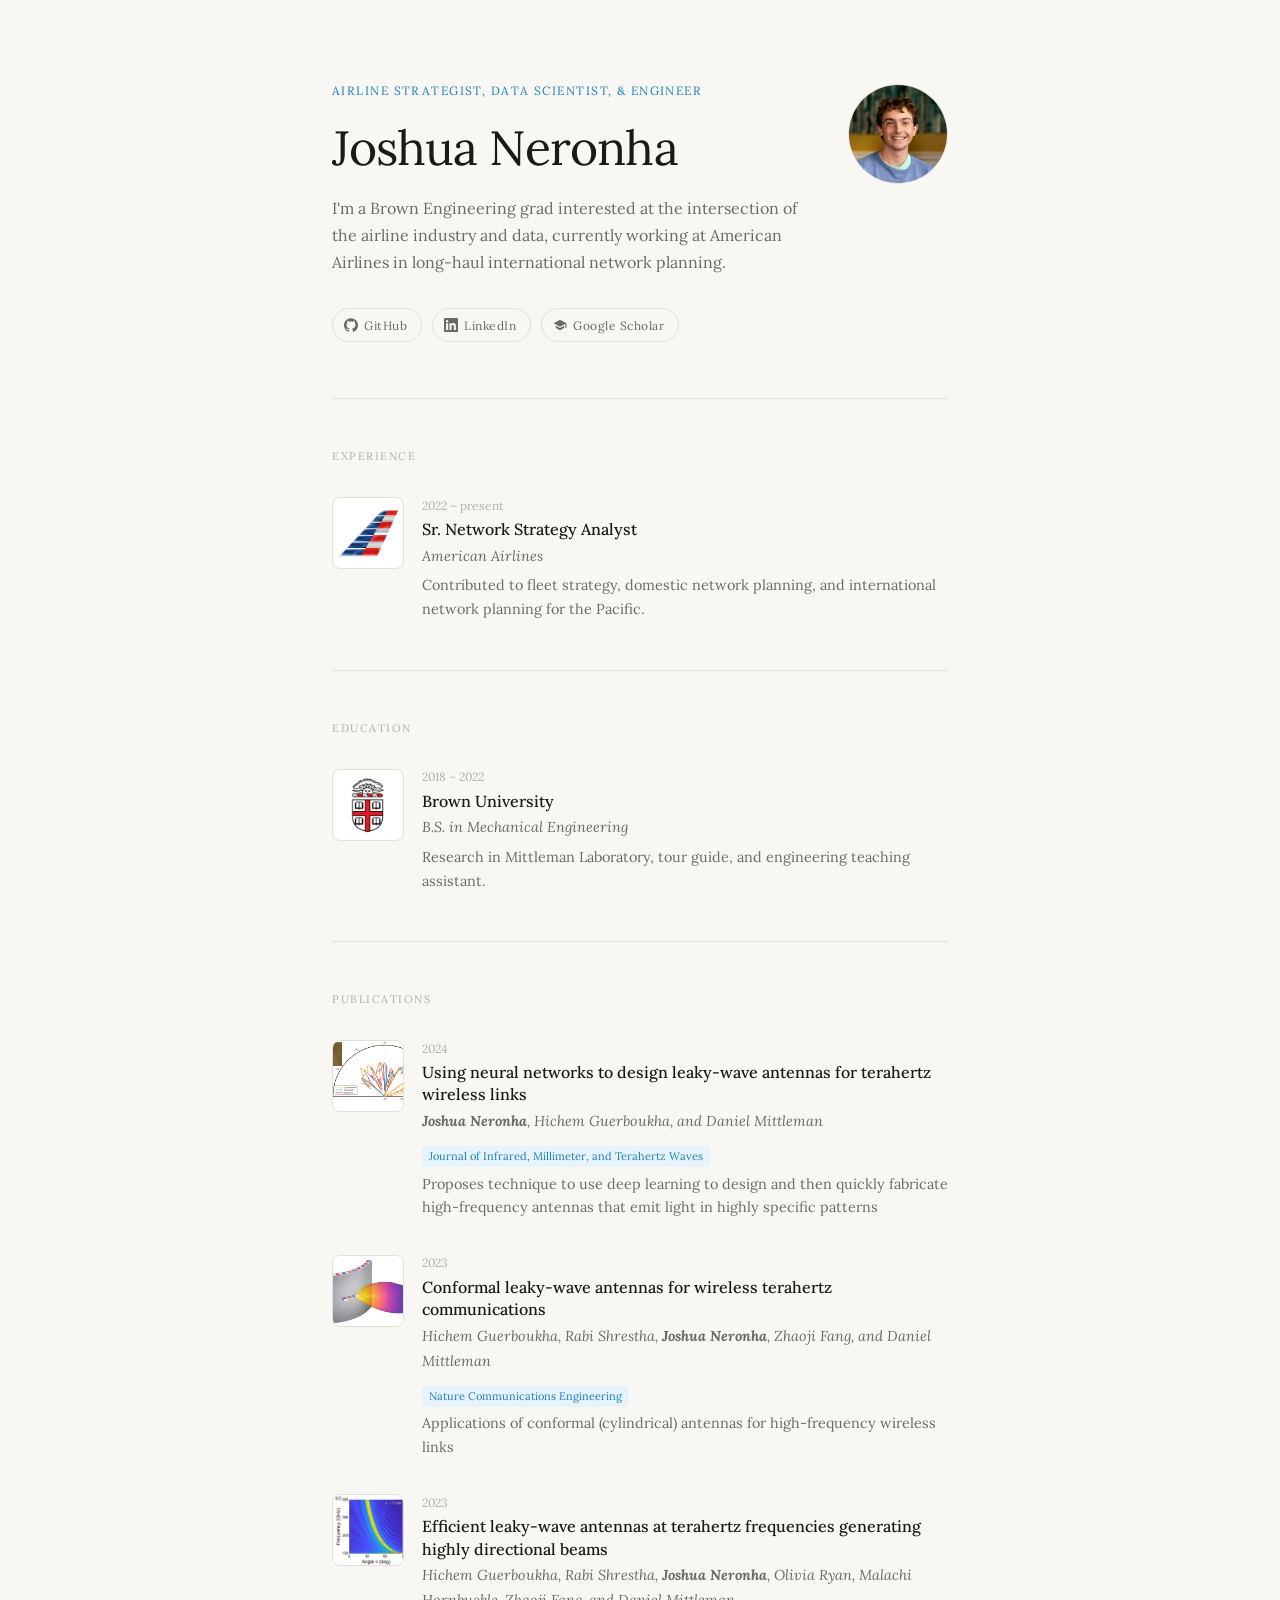
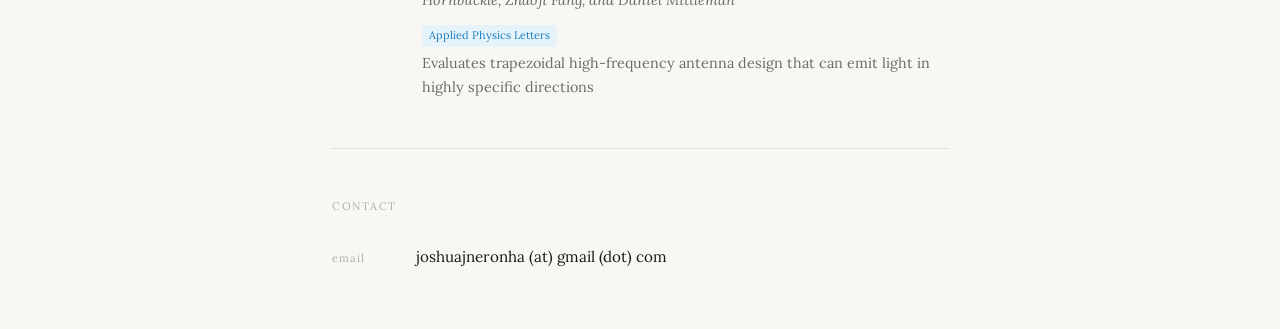
==== index.html @ 6b546bb9 "Update index.html" ====
<!DOCTYPE html>
<html lang="en">
<head>
  <meta charset="UTF-8" />
  <meta name="viewport" content="width=device-width, initial-scale=1.0" />
  <meta name="color-scheme" content="light" />
  <title>Your Name</title>
  <link rel="preconnect" href="https://fonts.googleapis.com" />
  <link rel="preconnect" href="https://fonts.gstatic.com" crossorigin />
  <link href="https://fonts.googleapis.com/css2?family=Lora:ital,wght@0,400;0,500;1,400&display=swap" rel="stylesheet" />

  <style>
    *, *::before, *::after { box-sizing: border-box; margin: 0; padding: 0; }

    :root {
      --ink: #1a1a18;
      --ink-muted: #6b6b65;
      --ink-faint: #b0afa8;
      --paper: #f8f7f3;
      --rule: #e2e0d8;
      --accent: #1a7fc1;
      --accent-light: #e6f3fb;
      --serif: 'Lora', Georgia, serif;
    }

    html { scroll-behavior: smooth; }

    body {
      background: var(--paper);
      color: var(--ink);
      font-family: var(--serif);
      font-size: 17px;
      line-height: 1.75;
      min-height: 100vh;
    }

    .container {
      max-width: 680px;
      margin: 0 auto;
      padding: 0 2rem;
    }

    /* ── Header / Hero ── */
    header {
      padding: 5rem 0 3.5rem;
      border-bottom: 1px solid var(--rule);
    }

    .hero-inner {
      display: flex;
      align-items: flex-start;
      gap: 2rem;
    }

    .hero-text { flex: 1; }

    /* Headshot */
    .headshot {
      flex-shrink: 0;
      width: 100px;
      height: 100px;
      border-radius: 50%;
      overflow: hidden;
      border: 1px solid var(--rule);
      background: var(--rule);
      margin-top: 0.25rem;
    }

    .headshot img {
      width: 100%;
      height: 100%;
      object-fit: cover;
      display: block;
    }

    .headshot-placeholder {
      width: 100%;
      height: 100%;
      display: flex;
      align-items: center;
      justify-content: center;
    }

    .headshot-placeholder svg {
      width: 44px;
      height: 44px;
      fill: var(--ink-faint);
    }

    .eyebrow {
      font-size: 12px;
      font-weight: 400;
      letter-spacing: 0.12em;
      text-transform: uppercase;
      color: var(--accent);
      margin-bottom: 1.2rem;
    }

    h1 {
      font-size: clamp(2rem, 5vw, 3rem);
      font-weight: 400;
      line-height: 1.15;
      letter-spacing: -0.02em;
      margin-bottom: 1.2rem;
    }

    h1 em {
      font-style: italic;
      color: var(--ink-muted);
    }

    .tagline {
      font-size: 1rem;
      color: var(--ink-muted);
      max-width: 480px;
      line-height: 1.7;
      margin-bottom: 2rem;
    }

    /* ── Link pills ── */
    .links {
      display: flex;
      flex-wrap: wrap;
      gap: 0.6rem;
    }

    .links a {
      font-size: 12px;
      font-weight: 400;
      letter-spacing: 0.04em;
      color: var(--ink-muted);
      text-decoration: none;
      border: 1px solid var(--rule);
      border-radius: 999px;
      padding: 0.35rem 0.9rem 0.35rem 0.7rem;
      display: inline-flex;
      align-items: center;
      gap: 6px;
      transition: border-color 0.15s, background 0.15s, color 0.15s;
    }

    .links a:hover {
      border-color: var(--accent);
      background: var(--accent-light);
      color: var(--accent);
    }

    .links a svg {
      width: 14px;
      height: 14px;
      flex-shrink: 0;
      fill: currentColor;
    }

    /* ── Sections ── */
    section {
      padding: 3rem 0;
      border-bottom: 1px solid var(--rule);
    }

    section:last-of-type { border-bottom: none; }

    h2 {
      font-size: 11px;
      font-weight: 400;
      letter-spacing: 0.14em;
      text-transform: uppercase;
      color: var(--ink-faint);
      margin-bottom: 1.75rem;
    }

    /* ── Entry rows (experience, education, publications) ── */
    .entry {
      display: flex;
      gap: 1.1rem;
      margin-bottom: 2rem;
      align-items: start;
    }

    .entry:last-child { margin-bottom: 0; }

    .entry-body { flex: 1; min-width: 0; }

    /* Thumbnail */
    .entry-thumb {
      width: 52px;
      height: 52px;
      border-radius: 6px;
      overflow: hidden;
      border: 1px solid var(--rule);
      background: #fff;
      display: flex;
      align-items: center;
      justify-content: center;
      flex-shrink: 0;
      margin-top: 0.15rem;
    }

    /* Size variants — add size="sm" or size="lg" to the element */
    .entry-thumb[size="sm"] { width: 36px; height: 36px; border-radius: 4px; }
    .entry-thumb[size="lg"] { width: 72px; height: 72px; border-radius: 8px; }

    .entry-thumb img {
      width: 100%;
      height: 100%;
      object-fit: contain;
      display: block;
      padding: 5px;
    }

    /* Publication figures fill edge-to-edge */
    .entry-thumb.pub-thumb img {
      object-fit: cover;
      padding: 0;
      width = 240px;
    }

    /* Fallback icon */
    .entry-thumb svg {
      width: 60px;
      height: 22px;
      fill: var(--ink-faint);
    }

    .entry-thumb[size="lg"] svg { width: 60px; height: 30px; }
    .entry-thumb[size="sm"] svg { width: 16px; height: 16px; }

    /* Thumbnail */
    .entry-thumb-pub {
      width: 52px;
      height: 52px;
      border-radius: 6px;
      overflow: hidden;
      border: 1px solid var(--rule);
      background: #fff;
      display: flex;
      align-items: center;
      justify-content: center;
      flex-shrink: 0;
      margin-top: 0.15rem;
    }

    /* Size variants — add size="sm" or size="lg" to the element */
    .entry-thumb-pub[size="sm"] { width: 36px; height: 36px; border-radius: 4px; }
    .entry-thumb-pub[size="lg"] { width: 72px; height: 72px; border-radius: 8px; }

    .entry-thumb-pub img {
      width: 100%;
      height: 100%;
      object-fit: contain;
      display: block;
      padding: 5px;
    }

    /* Publication figures fill edge-to-edge */
    .entry-thumb-pub.pub-thumb img {
      object-fit: cover;
      padding: 0;
      width = 240px;
    }

    /* Fallback icon */
    .entry-thumb-pub svg {
      width: 60px;
      height: 22px;
      fill: var(--ink-faint);
    }

    .entry-thumb-pub[size="lg"] svg { width: 60px; height: 30px; }
    .entry-thumb-pub[size="sm"] svg { width: 16px; height: 16px; }

    .entry-meta {
      display: flex;
      align-items: baseline;
      gap: 0.6rem;
      margin-bottom: 0.15rem;
    }

    .entry-date {
      font-size: 12px;
      color: var(--ink-faint);
      white-space: nowrap;
    }

    .entry-title {
      font-size: 1rem;
      font-weight: 500;
      line-height: 1.4;
      margin-bottom: 0.2rem;
    }

    .entry-title a {
      color: inherit;
      text-decoration: none;
      border-bottom: 1px solid transparent;
      transition: border-color 0.15s, color 0.15s;
    }

    .entry-title a:hover {
      color: var(--accent);
      border-bottom-color: var(--accent);
    }

    .entry-sub {
      font-size: 0.9rem;
      font-style: italic;
      color: var(--ink-muted);
      margin-bottom: 0.35rem;
    }

    .entry-desc {
      font-size: 0.9rem;
      color: var(--ink-muted);
      line-height: 1.65;
    }

    .entry-venue {
      display: inline-block;
      font-size: 11px;
      font-style: normal;
      color: var(--accent);
      background: var(--accent-light);
      border-radius: 4px;
      padding: 1px 7px;
      margin-bottom: 0.35rem;
    }

    /* ── Contact ── */
    .contact-line {
      display: flex;
      align-items: baseline;
      gap: 0.75rem;
      margin-bottom: 0.65rem;
    }

    .contact-label {
      font-size: 11px;
      letter-spacing: 0.08em;
      color: var(--ink-faint);
      min-width: 72px;
    }

    .contact-value { font-size: 0.95rem; color: var(--ink); }

    .contact-value a {
      color: var(--accent);
      text-decoration: none;
      border-bottom: 1px solid transparent;
      transition: border-color 0.15s;
    }

    .contact-value a:hover { border-bottom-color: var(--accent); }

    /* ── Footer ── */
    footer { padding: 2rem 0 3rem; }

    footer p { font-size: 11px; color: var(--ink-faint); }

    /* ── Responsive ── */
    @media (max-width: 520px) {
      .hero-inner { flex-direction: column-reverse; gap: 1.25rem; }
      .headshot { width: 72px; height: 72px; }
      .entry-thumb,
      .entry-thumb[size="lg"] { width: 144px; height: 144px; },
      .entry-thumb[size="sm"] { width: 144px; height: 40px; }
    }
  </style>
</head>
<body>

  <div class="container">

    <!-- ══ HERO ══════════════════════════════════════════════════════════ -->
    <header>
      <div class="hero-inner">
        <div class="hero-text">
          <p class="eyebrow">Airline Strategist, Data Scientist, & Engineer</p><!-- update title/role -->
          <h1>Joshua Neronha</em></h1>
          <p class="tagline">
I'm a Brown Engineering grad interested at the intersection of the airline industry and data, currently working at American Airlines in long-haul international network planning.
          </p>
          <nav class="links" aria-label="Profile links">
            <a href="https://github.com/joshuaneronha" target="_blank" rel="noopener">
              <svg viewBox="0 0 24 24"><path d="M12 .297c-6.63 0-12 5.373-12 12 0 5.303 3.438 9.8 8.205 11.385.6.113.82-.258.82-.577 0-.285-.01-1.04-.015-2.04-3.338.724-4.042-1.61-4.042-1.61-.546-1.385-1.335-1.755-1.335-1.755-1.087-.744.084-.729.084-.729 1.205.084 1.838 1.236 1.838 1.236 1.07 1.835 2.809 1.305 3.495.998.108-.776.417-1.305.76-1.605-2.665-.3-5.466-1.332-5.466-5.93 0-1.31.465-2.38 1.235-3.22-.135-.303-.54-1.523.105-3.176 0 0 1.005-.322 3.3 1.23.96-.267 1.98-.399 3-.405 1.02.006 2.04.138 3 .405 2.28-1.552 3.285-1.23 3.285-1.23.645 1.653.24 2.873.12 3.176.765.84 1.23 1.91 1.23 3.22 0 4.61-2.805 5.625-5.475 5.92.42.36.81 1.096.81 2.22 0 1.606-.015 2.896-.015 3.286 0 .315.21.69.825.57C20.565 22.092 24 17.592 24 12.297c0-6.627-5.373-12-12-12"/></svg>
              GitHub
            </a>
            <a href="https://www.linkedin.com/in/joshuaneronha" target="_blank" rel="noopener">
              <svg viewBox="0 0 24 24"><path d="M20.447 20.452h-3.554v-5.569c0-1.328-.027-3.037-1.852-3.037-1.853 0-2.136 1.445-2.136 2.939v5.667H9.351V9h3.414v1.561h.046c.477-.9 1.637-1.85 3.37-1.85 3.601 0 4.267 2.37 4.267 5.455v6.286zM5.337 7.433a2.062 2.062 0 0 1-2.063-2.065 2.064 2.064 0 1 1 2.063 2.065zm1.782 13.019H3.555V9h3.564v11.452zM22.225 0H1.771C.792 0 0 .774 0 1.729v20.542C0 23.227.792 24 1.771 24h20.451C23.2 24 24 23.227 24 22.271V1.729C24 .774 23.2 0 22.222 0h.003z"/></svg>
              LinkedIn
            </a>
            <a href="https://scholar.google.com/citations?user=dRULtnkAAAAJ&hl=en target="_blank" rel="noopener">
              <svg viewBox="0 0 24 24"><path d="M12 3L1 9l11 6 9-4.91V17h2V9L12 3zM5 13.18v4L12 21l7-3.82v-4L12 17l-7-3.82z"/></svg>
              Google Scholar
            </a>
          </nav>
        </div>

        <!--
          HEADSHOT — replace the placeholder block below with:
          <img src="headshot.jpg" alt="Your Name" />
          and remove the headshot-placeholder div.
        -->
        <div class="headshot">
          <img src = "assets/headshot.png"
        </div>
      </div>
    </header>

    <!-- ══ EXPERIENCE ══════════════════════════════════════════════════ -->
    <section aria-labelledby="exp-heading">
      <h2 id="exp-heading">Experience</h2>

      <!--
        THUMBNAIL — set src to a logo file, e.g. src="logos/google.png"
        Change size="lg" to size="sm" for a smaller thumbnail, or remove for default (52px).
        The onerror handler shows the fallback building icon if the image is missing.
      -->
      <div class="entry">
        <div class="entry-thumb" size="lg">
          <img src="assets/aa.png" alt="Company logo"
               onerror="this.style.display='none';this.nextElementSibling.style.display='block';" />
          <svg style="display:none" viewBox="0 0 24 24"><path d="M12 7V3H2v18h20V7H12zM6 19H4v-2h2v2zm0-4H4v-2h2v2zm0-4H4V9h2v2zm0-4H4V5h2v2zm4 12H8v-2h2v2zm0-4H8v-2h2v2zm0-4H8V9h2v2zm0-4H8V5h2v2zm10 12h-8v-2h2v-2h-2v-2h2v-2h-2V9h8v10zm-2-8h-2v2h2v-2zm0 4h-2v2h2v-2z"/></svg>
        </div>
        <div class="entry-body">
          <div class="entry-meta"><span class="entry-date">2022 – present</span></div>
          <p class="entry-title">Sr. Network Strategy Analyst</p>
          <p class="entry-sub">American Airlines</p>
          <p class="entry-desc">Contributed to fleet strategy, domestic network planning, and international network planning for the Pacific.</p>
        </div>
      </div>

    </section>

    <!-- ══ EDUCATION ═══════════════════════════════════════════════════ -->
    <section aria-labelledby="edu-heading">
      <h2 id="edu-heading">Education</h2>

      <!-- Example: set src="assets/brown.png" for the Brown shield logo -->
      <div class="entry">
        <div class="entry-thumb" size="lg">
          <img src="assets/brown.png" alt="Brown University"
               onerror="this.style.display='none';this.nextElementSibling.style.display='block';" />
          <svg style="display:none" viewBox="0 0 24 24"><path d="M12 3L1 9l4 2.18V17c0 2.76 4.03 5 9 5s9-2.24 9-5v-5.82L23 9l-11-6zm6.82 6L12 12.72 5.18 9 12 5.28 18.82 9zM17 15.99c0 .72-2.13 2.01-5 2.01s-5-1.29-5-2V13.27l5 2.73 5-2.73v2.72z"/></svg>
        </div>
        <div class="entry-body">
          <div class="entry-meta"><span class="entry-date">2018 – 2022</span></div>
          <p class="entry-title">Brown University</p>
          <p class="entry-sub">B.S. in Mechanical Engineering</p>
          <p class="entry-desc">Research in Mittleman Laboratory, tour guide, and engineering teaching assistant.</p>
        </div>
      </div>

    </section>

    <!-- ══ PUBLICATIONS ════════════════════════════════════════════════ -->
    <section aria-labelledby="pub-heading">
      <h2 id="pub-heading">Publications</h2>

      <!--
        FIGURE — set src to a figure image from your paper, e.g. src="figures/paper1.png"
        pub-thumb makes the image fill edge-to-edge (no padding) for richer previews.
        Use size="lg" for a taller thumbnail when the figure has more detail.
        Falls back to the document icon if the image path is missing.
      -->
      <div class="entry">
        <div class="entry-thumb-pub pub-thumb" size="lg">
          <img src="assets/nn.png" alt="Figure from paper"
               onerror="this.style.display='none';this.nextElementSibling.style.display='block';" />
          <svg style="display:none" viewBox="0 0 48 48"><path d="M14 2H6c-1.1 0-2 .9-2 2v16c0 1.1.9 2 2 2h12c1.1 0 2-.9 2-2V8l-6-6zm2 16H8v-2h8v2zm0-4H8v-2h8v2zm-3-5V3.5L18.5 9H13z"/></svg>
        </div>
        <div class="entry-body">
          <div class="entry-meta"><span class="entry-date">2024</span></div>
          <p class="entry-title">
            <a href=https://par.nsf.gov/servlets/purl/10613539" target="_blank" rel="noopener">Using neural networks to design leaky-wave antennas for terahertz wireless links</a>
          </p>
          <p class="entry-sub"><strong>Joshua Neronha</strong>, Hichem Guerboukha, and Daniel Mittleman</p>
          <span class="entry-venue">Journal of Infrared, Millimeter, and Terahertz Waves</span>
          <p class="entry-desc">Proposes technique to use deep learning to design and then quickly fabricate high-frequency antennas that emit light in highly specific patterns</p>
        </div>
      </div>

      <div class="entry">
        <div class="entry-thumb pub-thumb" size="lg">
          <img src="assets/conformal.png" alt="Figure from paper"
               onerror="this.style.display='none';this.nextElementSibling.style.display='block';" />
          <svg style="display:none" viewBox="0 0 24 24"><path d="M14 2H6c-1.1 0-2 .9-2 2v16c0 1.1.9 2 2 2h12c1.1 0 2-.9 2-2V8l-6-6zm2 16H8v-2h8v2zm0-4H8v-2h8v2zm-3-5V3.5L18.5 9H13z"/></svg>
        </div>
        <div class="entry-body">
          <div class="entry-meta"><span class="entry-date">2023</span></div>
          <p class="entry-title">
            <a href="https://www.nature.com/articles/s44172-023-00067-2.pdf" target="_blank" rel="noopener">Conformal leaky-wave antennas for wireless terahertz communications</a>
          </p>
          <p class="entry-sub">Hichem Guerboukha, Rabi Shrestha, <strong>Joshua Neronha</strong>, Zhaoji Fang, and Daniel Mittleman</p>
          <span class="entry-venue">Nature Communications Engineering</span>
          <p class="entry-desc">Applications of conformal (cylindrical) antennas for high-frequency wireless links</p>
        </div>
      </div>

      <div class="entry">
        <div class="entry-thumb pub-thumb" size="lg">
          <img src="assets/trap.png" alt="Figure from paper"
               onerror="this.style.display='none';this.nextElementSibling.style.display='block';" />
          <svg style="display:none" viewBox="0 0 24 24"><path d="M14 2H6c-1.1 0-2 .9-2 2v16c0 1.1.9 2 2 2h12c1.1 0 2-.9 2-2V8l-6-6zm2 16H8v-2h8v2zm0-4H8v-2h8v2zm-3-5V3.5L18.5 9H13z"/></svg>
        </div>
        <div class="entry-body">
          <div class="entry-meta"><span class="entry-date">2023</span></div>
          <p class="entry-title">
            <a href="https://pubs.aip.org/aip/apl/article-pdf/doi/10.1063/5.0033126/19755004/261103_1_accepted_manuscript.pdf target="_blank" rel="noopener">Efficient leaky-wave antennas at terahertz frequencies generating highly directional beams</a>
          </p>
          <p class="entry-sub">Hichem Guerboukha, Rabi Shrestha, <strong>Joshua Neronha</strong>, Olivia Ryan, Malachi Hornbuckle, Zhaoji Fang, and Daniel Mittleman</p>
          <span class="entry-venue">Applied Physics Letters</span>
          <p class="entry-desc">Evaluates trapezoidal high-frequency antenna design that can emit light in highly specific directions</p>
        </div>
      </div>

    </section>

    <!-- ══ CONTACT ═════════════════════════════════════════════════════ -->
    <section aria-labelledby="contact-heading">
      <h2 id="contact-heading">Contact</h2>

      <div class="contact-line">
        <span class="contact-label">email</span>
        <span class="contact-value">joshuajneronha (at) gmail (dot) com</span>
      </div>

    </section>

    <!-- ══ FOOTER ══════════════════════════════════════════════════════
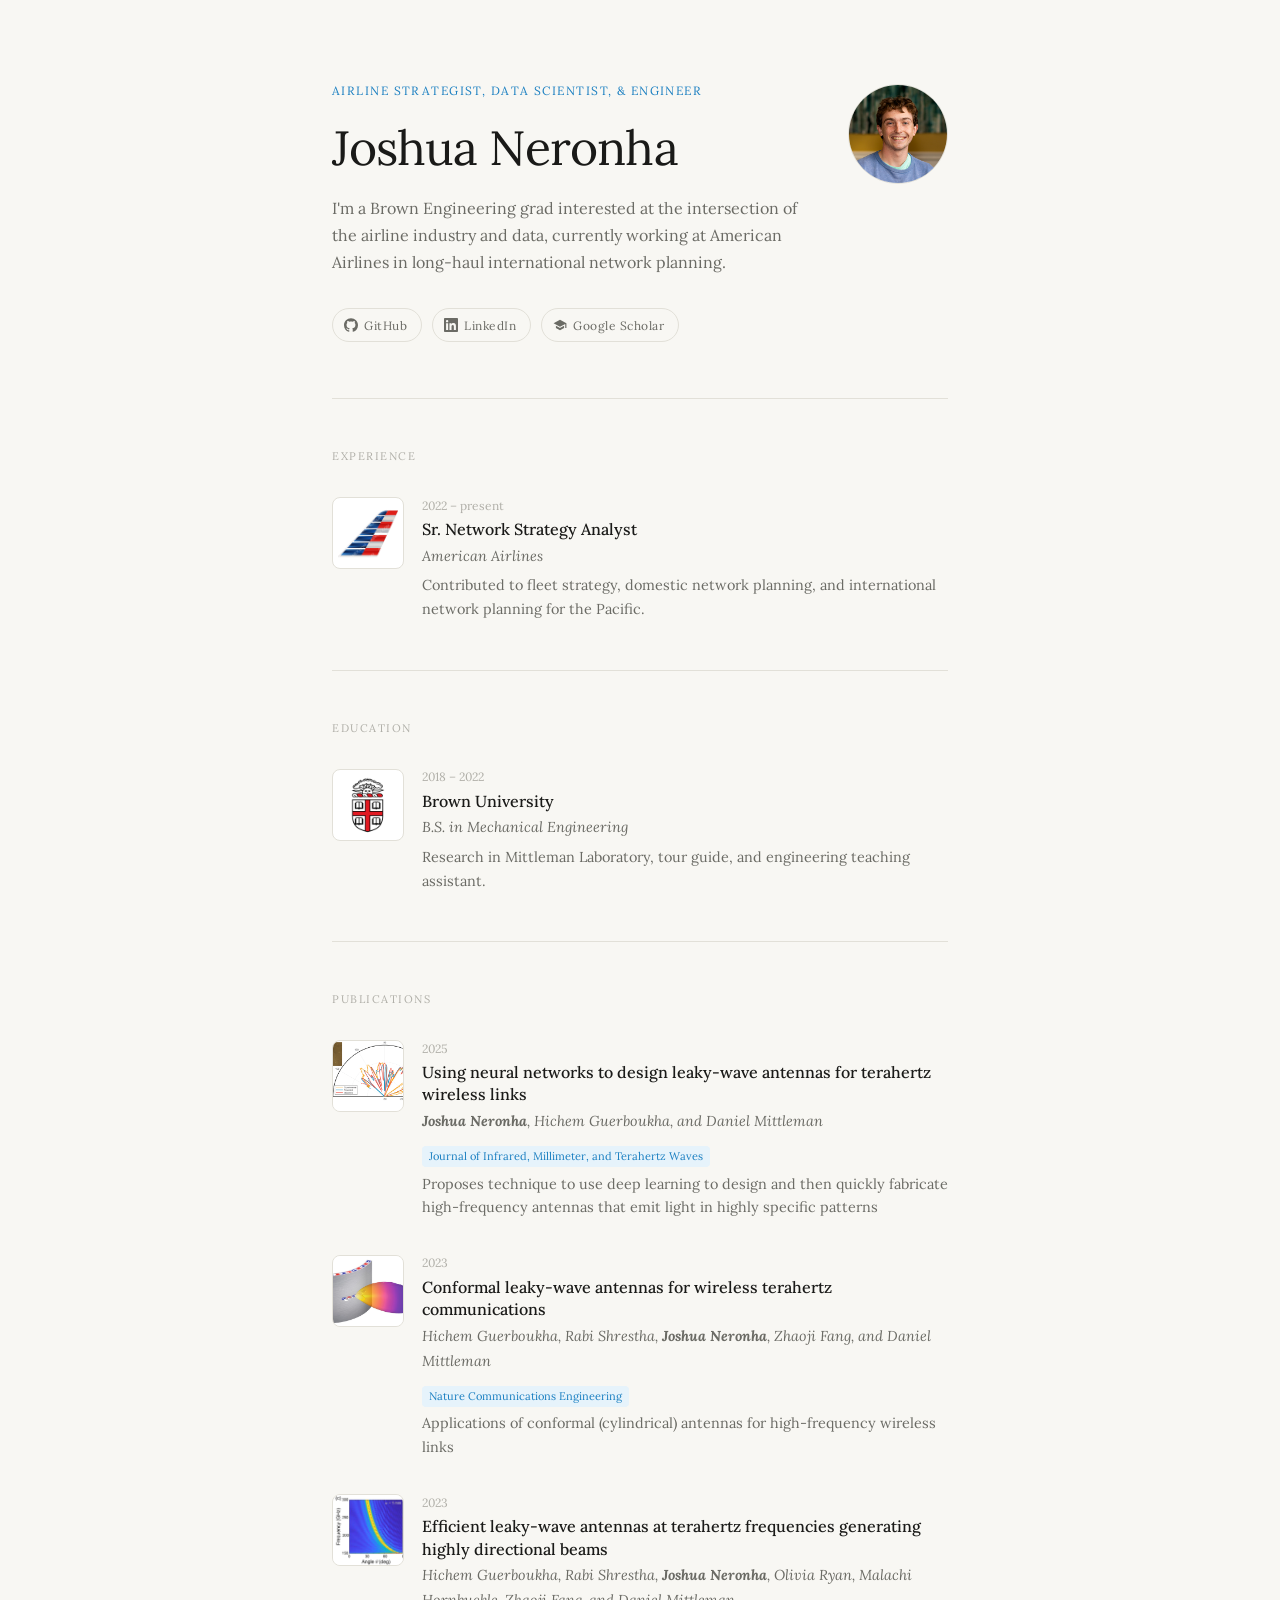
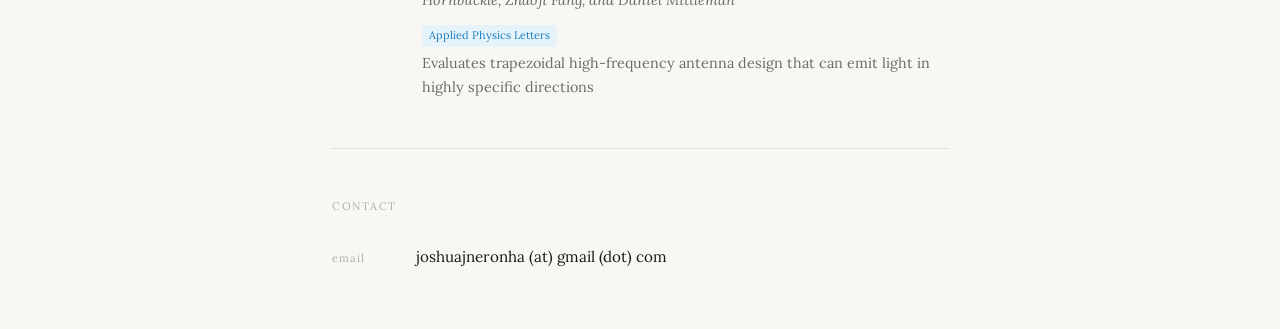
==== commit 4615c98b: "Update index.html" ====
--- a/index.html
+++ b/index.html
@@ -4,7 +4,7 @@
   <meta charset="UTF-8" />
   <meta name="viewport" content="width=device-width, initial-scale=1.0" />
   <meta name="color-scheme" content="light" />
-  <title>Your Name</title>
+  <title>Joshua Neronha</title>
   <link rel="preconnect" href="https://fonts.googleapis.com" />
   <link rel="preconnect" href="https://fonts.gstatic.com" crossorigin />
   <link href="https://fonts.googleapis.com/css2?family=Lora:ital,wght@0,400;0,500;1,400&display=swap" rel="stylesheet" />
@@ -416,7 +416,7 @@
         The onerror handler shows the fallback building icon if the image is missing.
       -->
       <div class="entry">
-        <div class="entry-thumb" size="lg">
+        <div class="entry-thumb-pub" size="lg">
           <img src="assets/aa.png" alt="Company logo"
                onerror="this.style.display='none';this.nextElementSibling.style.display='block';" />
           <svg style="display:none" viewBox="0 0 24 24"><path d="M12 7V3H2v18h20V7H12zM6 19H4v-2h2v2zm0-4H4v-2h2v2zm0-4H4V9h2v2zm0-4H4V5h2v2zm4 12H8v-2h2v2zm0-4H8v-2h2v2zm0-4H8V9h2v2zm0-4H8V5h2v2zm10 12h-8v-2h2v-2h-2v-2h2v-2h-2V9h8v10zm-2-8h-2v2h2v-2zm0 4h-2v2h2v-2z"/></svg>
@@ -437,7 +437,7 @@
 
       <!-- Example: set src="assets/brown.png" for the Brown shield logo -->
       <div class="entry">
-        <div class="entry-thumb" size="lg">
+        <div class="entry-thumb-pub" size="lg">
           <img src="assets/brown.png" alt="Brown University"
                onerror="this.style.display='none';this.nextElementSibling.style.display='block';" />
           <svg style="display:none" viewBox="0 0 24 24"><path d="M12 3L1 9l4 2.18V17c0 2.76 4.03 5 9 5s9-2.24 9-5v-5.82L23 9l-11-6zm6.82 6L12 12.72 5.18 9 12 5.28 18.82 9zM17 15.99c0 .72-2.13 2.01-5 2.01s-5-1.29-5-2V13.27l5 2.73 5-2.73v2.72z"/></svg>
@@ -469,7 +469,7 @@
           <svg style="display:none" viewBox="0 0 48 48"><path d="M14 2H6c-1.1 0-2 .9-2 2v16c0 1.1.9 2 2 2h12c1.1 0 2-.9 2-2V8l-6-6zm2 16H8v-2h8v2zm0-4H8v-2h8v2zm-3-5V3.5L18.5 9H13z"/></svg>
         </div>
         <div class="entry-body">
-          <div class="entry-meta"><span class="entry-date">2024</span></div>
+          <div class="entry-meta"><span class="entry-date">2025</span></div>
           <p class="entry-title">
             <a href=https://par.nsf.gov/servlets/purl/10613539" target="_blank" rel="noopener">Using neural networks to design leaky-wave antennas for terahertz wireless links</a>
           </p>
@@ -480,7 +480,7 @@
       </div>
 
       <div class="entry">
-        <div class="entry-thumb pub-thumb" size="lg">
+        <div class="entry-thumb-pub pub-thumb" size="lg">
           <img src="assets/conformal.png" alt="Figure from paper"
                onerror="this.style.display='none';this.nextElementSibling.style.display='block';" />
           <svg style="display:none" viewBox="0 0 24 24"><path d="M14 2H6c-1.1 0-2 .9-2 2v16c0 1.1.9 2 2 2h12c1.1 0 2-.9 2-2V8l-6-6zm2 16H8v-2h8v2zm0-4H8v-2h8v2zm-3-5V3.5L18.5 9H13z"/></svg>
@@ -497,7 +497,7 @@
       </div>
 
       <div class="entry">
-        <div class="entry-thumb pub-thumb" size="lg">
+        <div class="entry-thumb-pub pub-thumb" size="lg">
           <img src="assets/trap.png" alt="Figure from paper"
                onerror="this.style.display='none';this.nextElementSibling.style.display='block';" />
           <svg style="display:none" viewBox="0 0 24 24"><path d="M14 2H6c-1.1 0-2 .9-2 2v16c0 1.1.9 2 2 2h12c1.1 0 2-.9 2-2V8l-6-6zm2 16H8v-2h8v2zm0-4H8v-2h8v2zm-3-5V3.5L18.5 9H13z"/></svg>
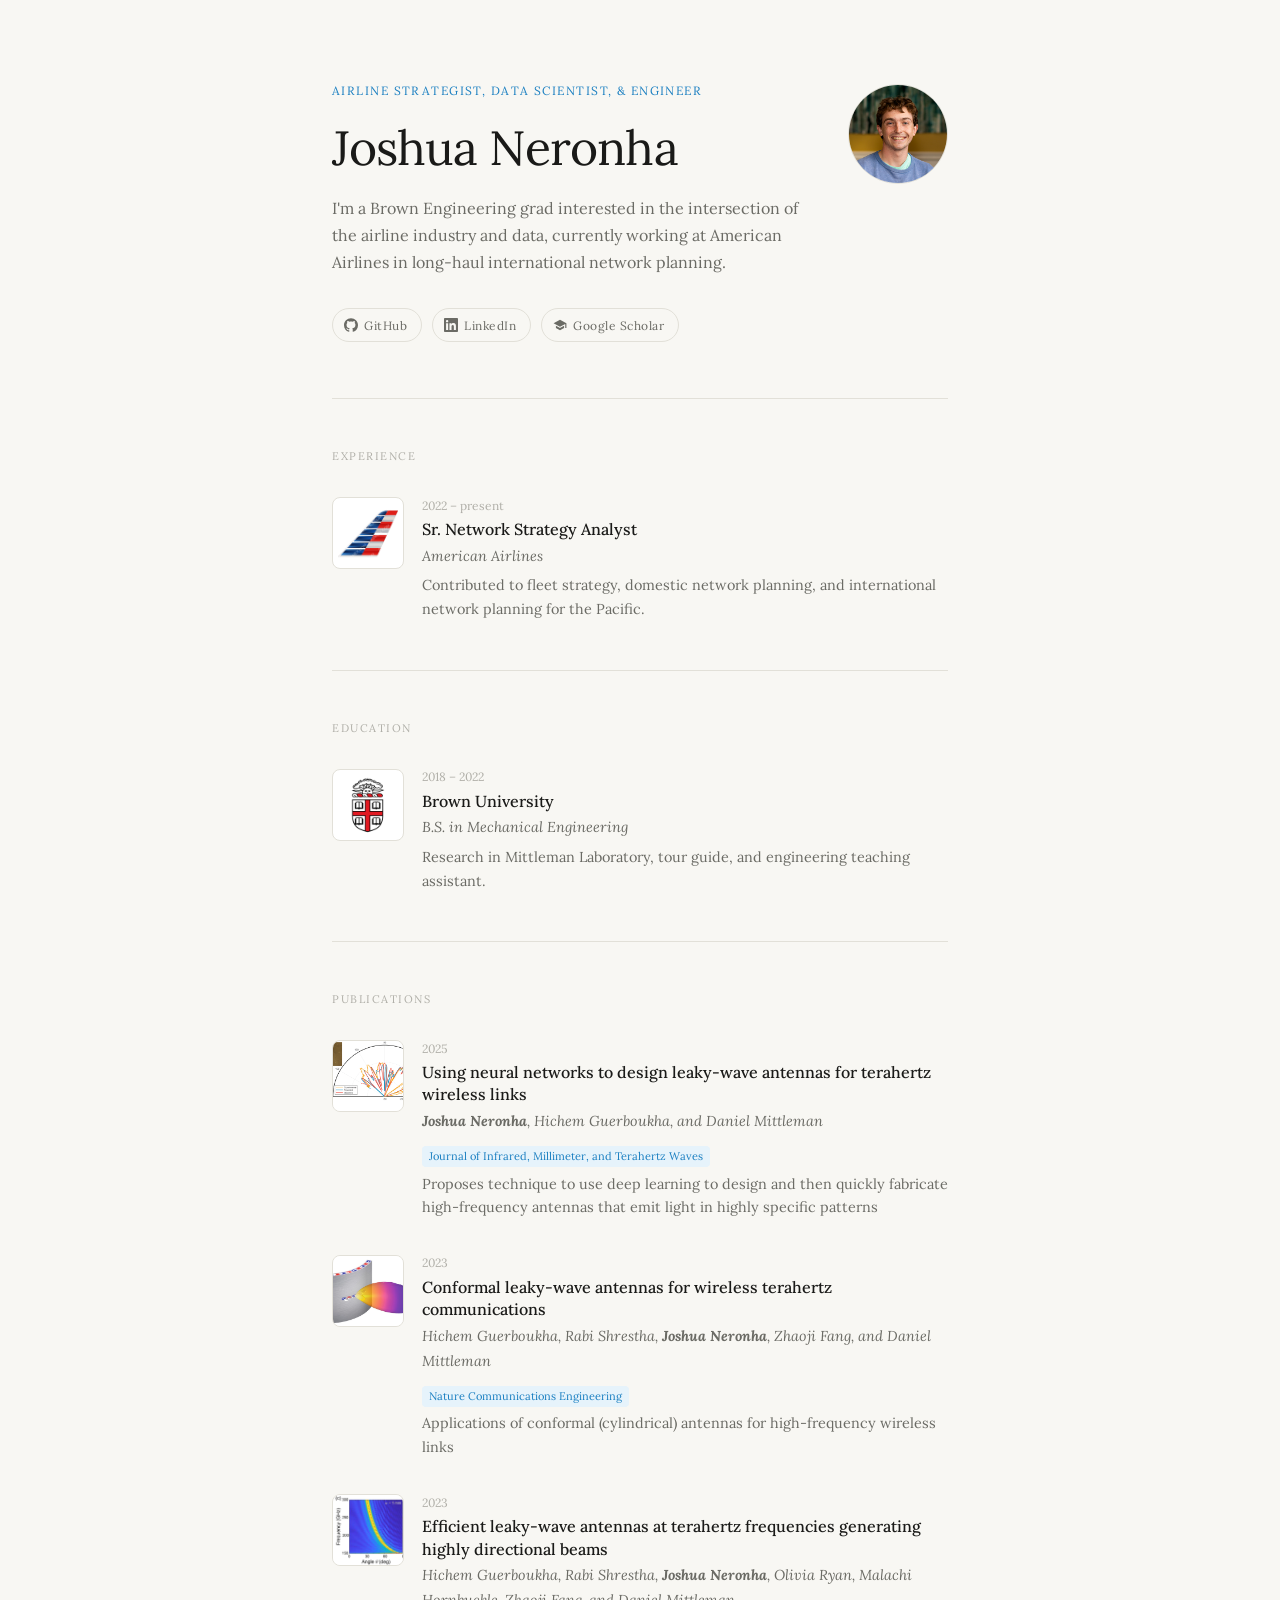
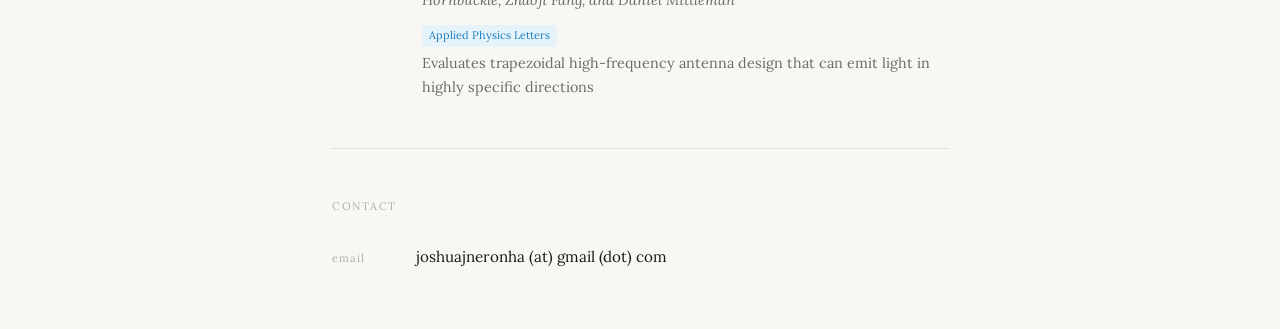
==== commit 02686bba: "Update index.html" ====
--- a/index.html
+++ b/index.html
@@ -377,7 +377,7 @@
           <p class="eyebrow">Airline Strategist, Data Scientist, & Engineer</p><!-- update title/role -->
           <h1>Joshua Neronha</em></h1>
           <p class="tagline">
-I'm a Brown Engineering grad interested at the intersection of the airline industry and data, currently working at American Airlines in long-haul international network planning.
+I'm a Brown Engineering grad interested in the intersection of the airline industry and data, currently working at American Airlines in long-haul international network planning.
           </p>
           <nav class="links" aria-label="Profile links">
             <a href="https://github.com/joshuaneronha" target="_blank" rel="noopener">
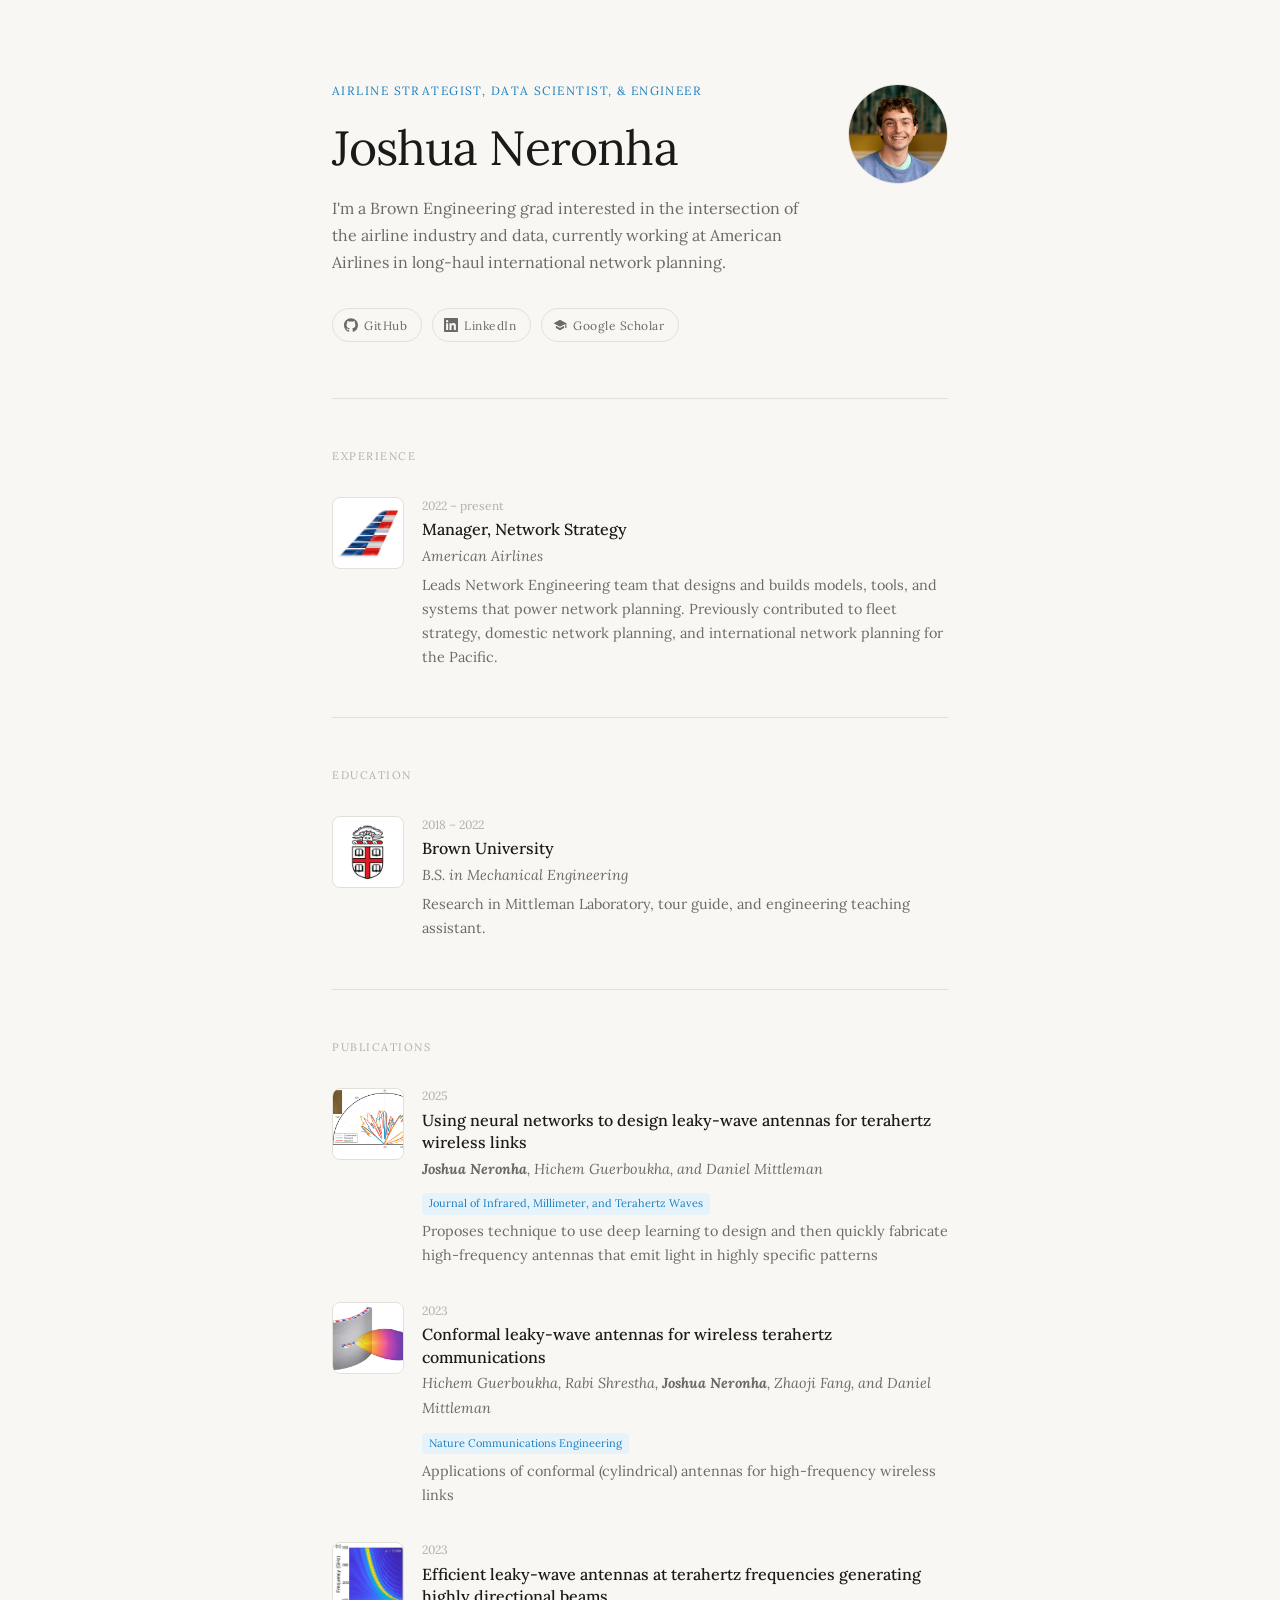
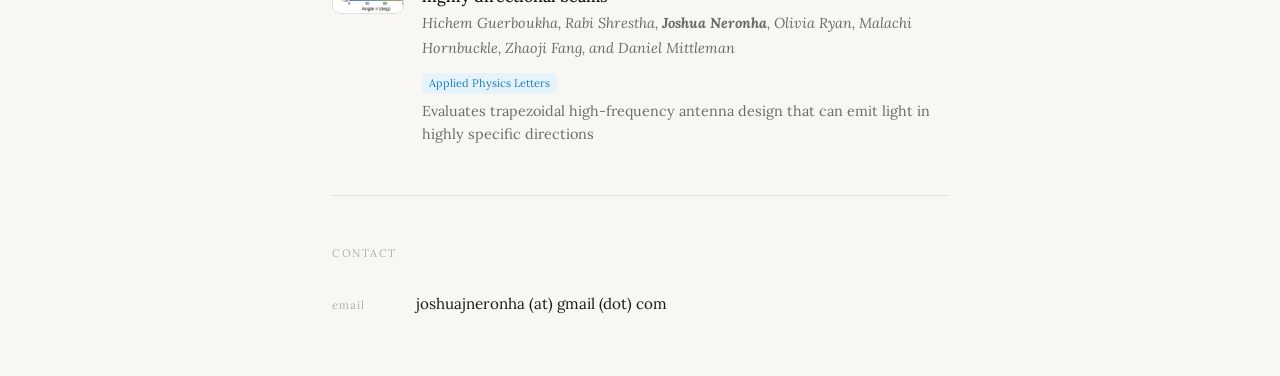
==== commit 6b1a5842: "job update" ====
--- a/index.html
+++ b/index.html
@@ -423,9 +423,9 @@
         </div>
         <div class="entry-body">
           <div class="entry-meta"><span class="entry-date">2022 – present</span></div>
-          <p class="entry-title">Sr. Network Strategy Analyst</p>
+          <p class="entry-title">Manager, Network Strategy</p>
           <p class="entry-sub">American Airlines</p>
-          <p class="entry-desc">Contributed to fleet strategy, domestic network planning, and international network planning for the Pacific.</p>
+          <p class="entry-desc">Leads Network Engineering team that designs and builds models, tools, and systems that power network planning. Previously contributed to fleet strategy, domestic network planning, and international network planning for the Pacific.</p>
         </div>
       </div>
 
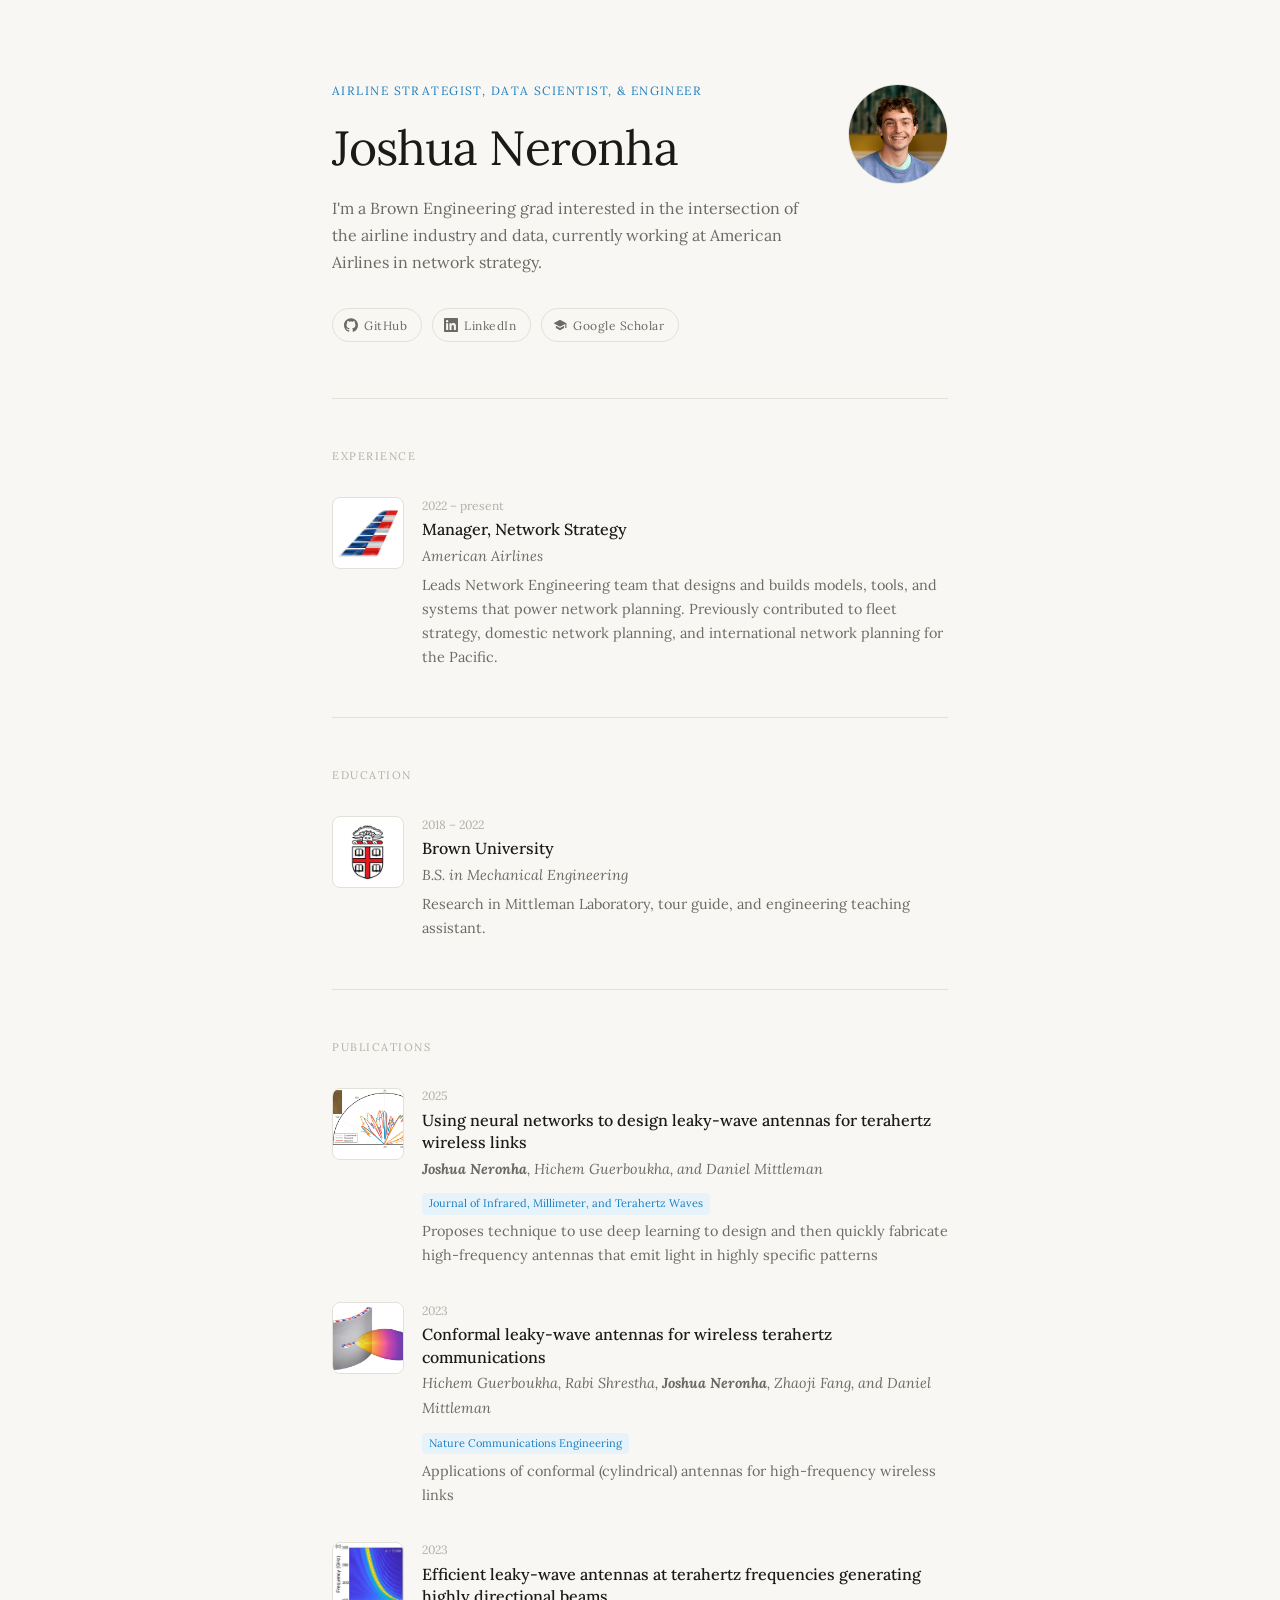
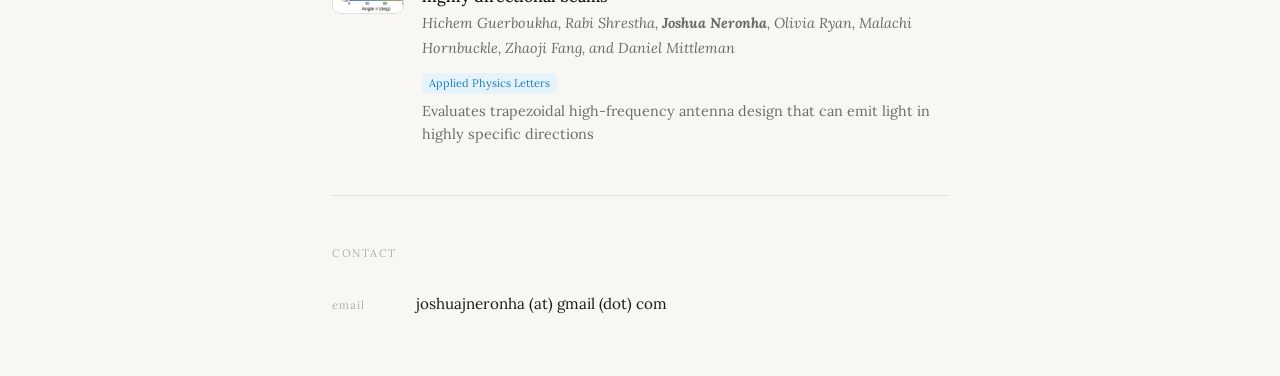
==== commit 2e081c00: "Update index.html" ====
--- a/index.html
+++ b/index.html
@@ -377,7 +377,7 @@
           <p class="eyebrow">Airline Strategist, Data Scientist, & Engineer</p><!-- update title/role -->
           <h1>Joshua Neronha</em></h1>
           <p class="tagline">
-I'm a Brown Engineering grad interested in the intersection of the airline industry and data, currently working at American Airlines in long-haul international network planning.
+I'm a Brown Engineering grad interested in the intersection of the airline industry and data, currently working at American Airlines in network strategy.
           </p>
           <nav class="links" aria-label="Profile links">
             <a href="https://github.com/joshuaneronha" target="_blank" rel="noopener">
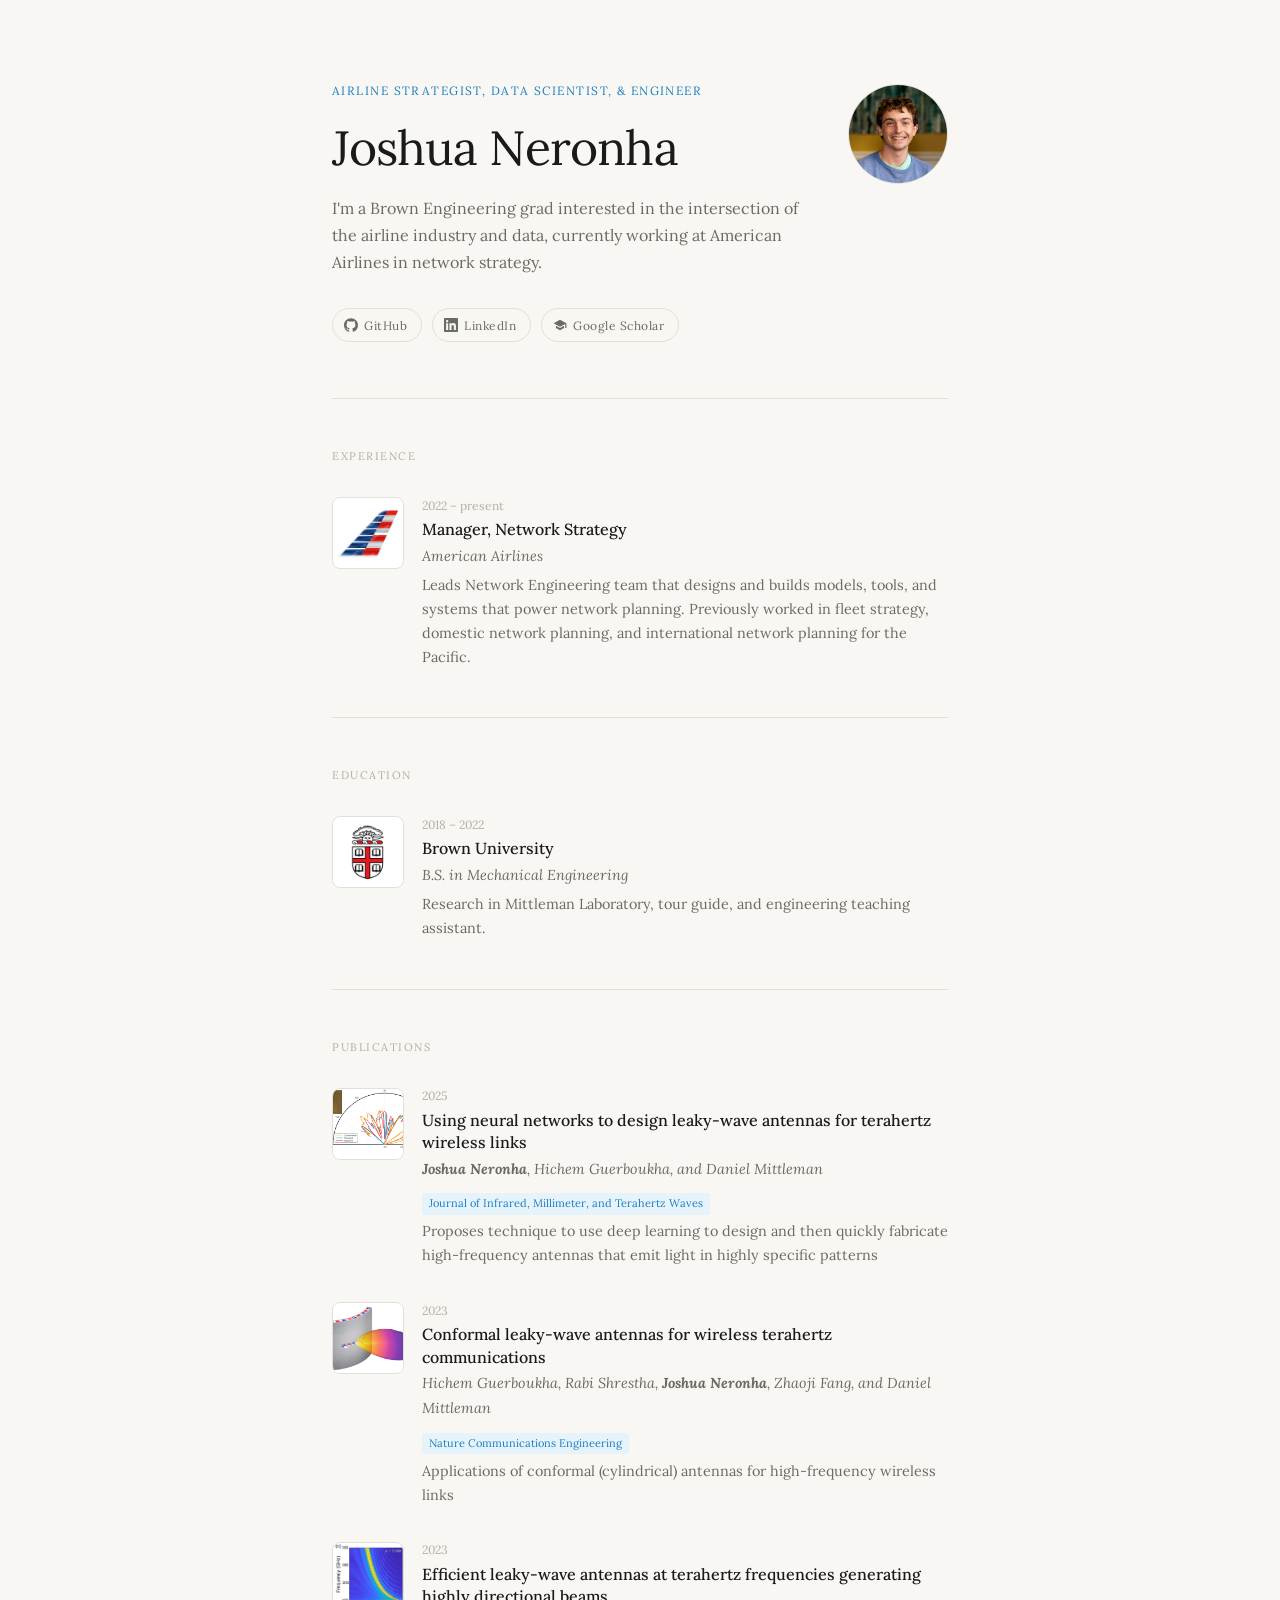
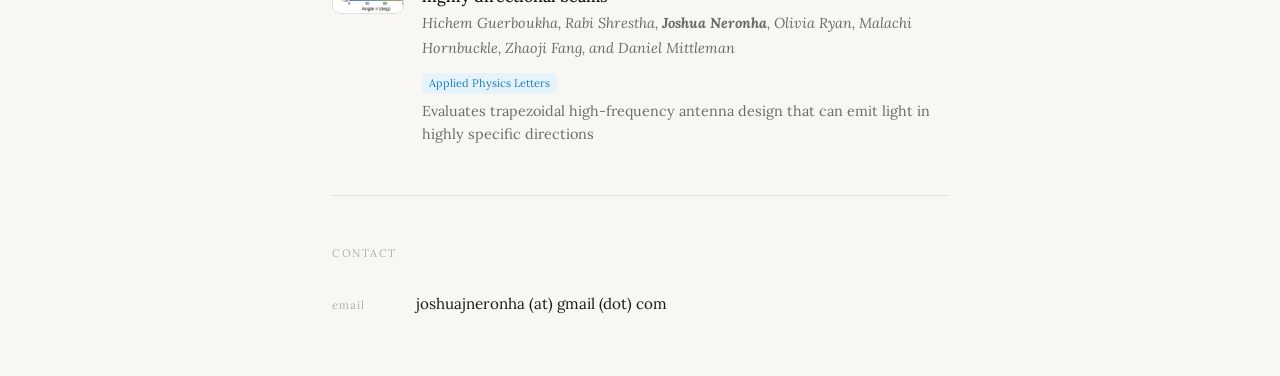
==== commit f1545570: "Update index.html" ====
--- a/index.html
+++ b/index.html
@@ -425,7 +425,7 @@
           <div class="entry-meta"><span class="entry-date">2022 – present</span></div>
           <p class="entry-title">Manager, Network Strategy</p>
           <p class="entry-sub">American Airlines</p>
-          <p class="entry-desc">Leads Network Engineering team that designs and builds models, tools, and systems that power network planning. Previously contributed to fleet strategy, domestic network planning, and international network planning for the Pacific.</p>
+          <p class="entry-desc">Leads Network Engineering team that designs and builds models, tools, and systems that power network planning. Previously worked in fleet strategy, domestic network planning, and international network planning for the Pacific.</p>
         </div>
       </div>
 
